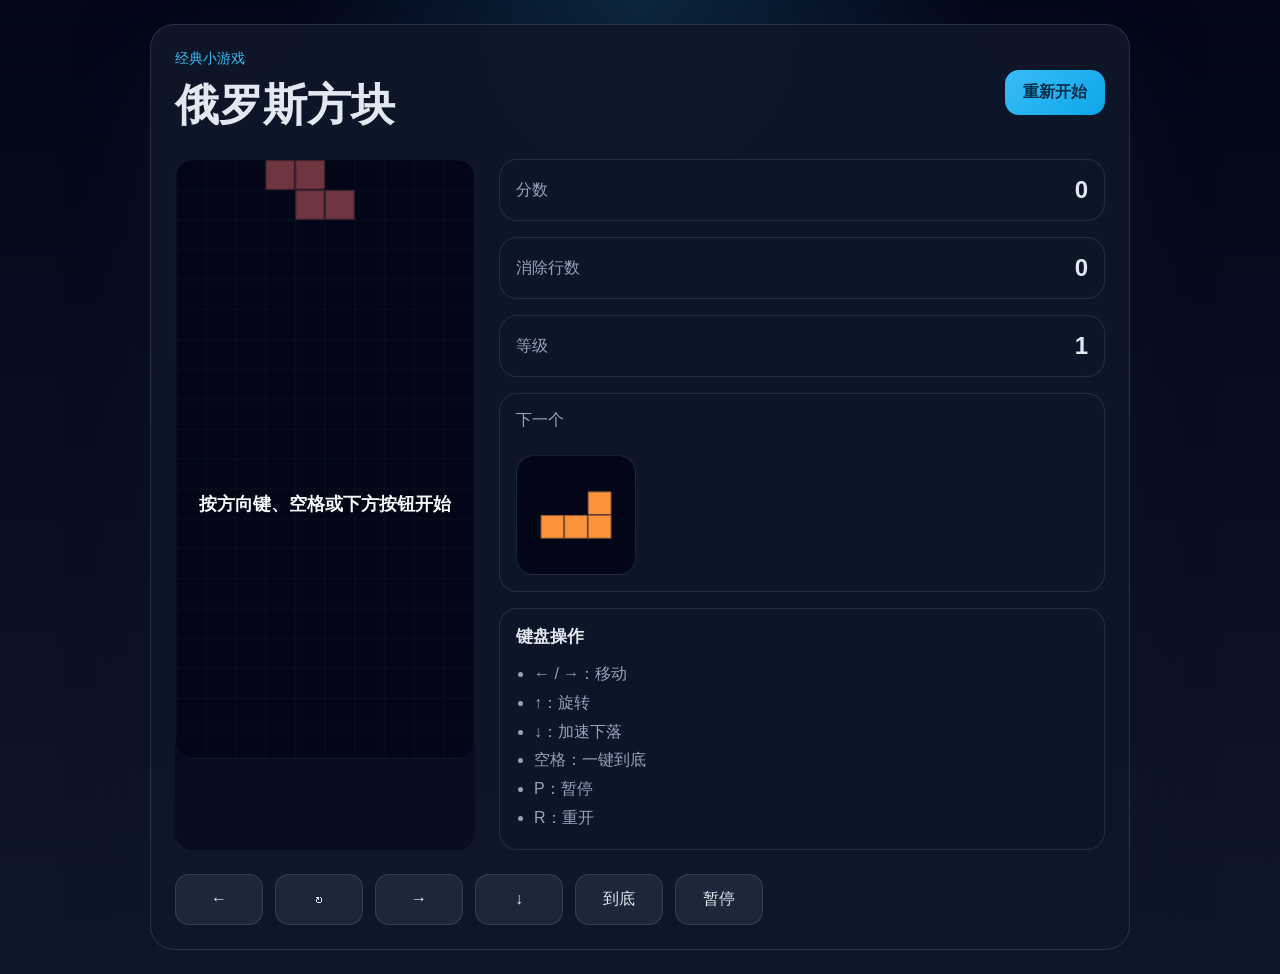
==== index.html @ fc6a62a5 "feat: add browser tetris game" ====
<!DOCTYPE html>
<html lang="zh-CN">
<head>
  <meta charset="UTF-8">
  <meta name="viewport" content="width=device-width, initial-scale=1.0">
  <title>俄罗斯方块</title>
  <link rel="stylesheet" href="./style.css">
</head>
<body>
  <main class="app">
    <section class="panel">
      <div class="header">
        <div>
          <p class="eyebrow">经典小游戏</p>
          <h1>俄罗斯方块</h1>
        </div>
        <button id="restartButton" class="primary-button" type="button">重新开始</button>
      </div>

      <div class="game-shell">
        <div class="board-wrap">
          <canvas id="game" width="300" height="600" aria-label="俄罗斯方块游戏画布"></canvas>
          <div id="overlay" class="overlay">按任意方向键开始</div>
        </div>

        <aside class="sidebar">
          <div class="stat-card">
            <span>分数</span>
            <strong id="score">0</strong>
          </div>
          <div class="stat-card">
            <span>消除行数</span>
            <strong id="lines">0</strong>
          </div>
          <div class="stat-card">
            <span>等级</span>
            <strong id="level">1</strong>
          </div>
          <div class="stat-card next-piece-card">
            <span>下一个</span>
            <canvas id="next" width="120" height="120" aria-label="下一个方块预览"></canvas>
          </div>

          <div class="info-card">
            <h2>键盘操作</h2>
            <ul>
              <li>← / →：移动</li>
              <li>↑：旋转</li>
              <li>↓：加速下落</li>
              <li>空格：一键到底</li>
              <li>P：暂停</li>
              <li>R：重开</li>
            </ul>
          </div>
        </aside>
      </div>

      <section class="touch-controls" aria-label="触屏控制">
        <button data-action="left" type="button">←</button>
        <button data-action="rotate" type="button">↻</button>
        <button data-action="right" type="button">→</button>
        <button data-action="down" type="button">↓</button>
        <button data-action="drop" type="button">到底</button>
        <button data-action="pause" type="button">暂停</button>
      </section>
    </section>
  </main>

  <script src="./script.js"></script>
</body>
</html>
---- style.css ----
:root {
  color-scheme: dark;
  --bg: #0b1020;
  --panel: rgba(15, 23, 42, 0.92);
  --panel-border: rgba(148, 163, 184, 0.2);
  --text: #e2e8f0;
  --muted: #94a3b8;
  --accent: #38bdf8;
  --accent-strong: #0ea5e9;
  --shadow: 0 24px 80px rgba(15, 23, 42, 0.45);
}

* {
  box-sizing: border-box;
}

body {
  margin: 0;
  min-height: 100vh;
  font-family: "Segoe UI", "PingFang SC", "Microsoft YaHei", sans-serif;
  background:
    radial-gradient(circle at top, rgba(56, 189, 248, 0.18), transparent 30%),
    linear-gradient(180deg, #020617 0%, #0f172a 100%);
  color: var(--text);
}

.app {
  min-height: 100vh;
  display: grid;
  place-items: center;
  padding: 24px;
}

.panel {
  width: min(100%, 980px);
  background: var(--panel);
  border: 1px solid var(--panel-border);
  border-radius: 24px;
  box-shadow: var(--shadow);
  padding: 24px;
  backdrop-filter: blur(16px);
}

.header,
.game-shell,
.touch-controls {
  display: flex;
}

.header {
  justify-content: space-between;
  align-items: center;
  gap: 16px;
  margin-bottom: 24px;
}

.eyebrow {
  margin: 0 0 8px;
  color: var(--accent);
  font-size: 0.9rem;
}

h1,
h2,
ul {
  margin: 0;
}

h1 {
  font-size: clamp(2rem, 4vw, 2.75rem);
}

.primary-button,
.touch-controls button {
  border: none;
  border-radius: 14px;
  font: inherit;
  cursor: pointer;
  transition: transform 0.15s ease, opacity 0.15s ease, background 0.15s ease;
}

.primary-button {
  background: linear-gradient(135deg, var(--accent), var(--accent-strong));
  color: #082f49;
  font-weight: 700;
  padding: 12px 18px;
}

.primary-button:hover,
.touch-controls button:hover {
  transform: translateY(-1px);
}

.primary-button:active,
.touch-controls button:active {
  transform: translateY(1px);
}

.game-shell {
  gap: 24px;
  align-items: stretch;
}

.board-wrap {
  position: relative;
  flex: 0 0 auto;
}

#game,
#next {
  display: block;
  background:
    linear-gradient(180deg, rgba(15, 23, 42, 0.95), rgba(2, 6, 23, 0.98));
  border: 1px solid rgba(148, 163, 184, 0.16);
  border-radius: 18px;
}

#game {
  width: min(75vw, 300px);
  height: min(150vw, 600px);
}

.overlay {
  position: absolute;
  inset: 0;
  display: grid;
  place-items: center;
  text-align: center;
  padding: 24px;
  font-size: 1.1rem;
  font-weight: 700;
  color: #f8fafc;
  background: rgba(2, 6, 23, 0.55);
  border-radius: 18px;
  opacity: 0;
  pointer-events: none;
  transition: opacity 0.2s ease;
}

.overlay.show {
  opacity: 1;
}

.sidebar {
  flex: 1;
  display: grid;
  gap: 16px;
  align-content: start;
}

.stat-card,
.info-card {
  background: rgba(15, 23, 42, 0.86);
  border: 1px solid rgba(148, 163, 184, 0.16);
  border-radius: 18px;
  padding: 16px;
}

.stat-card {
  display: flex;
  align-items: center;
  justify-content: space-between;
  gap: 12px;
}

.stat-card span,
.info-card {
  color: var(--muted);
}

.stat-card strong {
  font-size: 1.5rem;
  color: var(--text);
}

.next-piece-card {
  flex-direction: column;
  align-items: flex-start;
}

.next-piece-card strong {
  display: none;
}

#next {
  width: 120px;
  height: 120px;
  margin-top: 12px;
}

.info-card h2 {
  margin-bottom: 12px;
  color: var(--text);
  font-size: 1.05rem;
}

.info-card ul {
  padding-left: 18px;
  line-height: 1.8;
}

.touch-controls {
  margin-top: 24px;
  gap: 12px;
  flex-wrap: wrap;
}

.touch-controls button {
  min-width: 88px;
  padding: 14px 16px;
  background: rgba(30, 41, 59, 0.95);
  color: var(--text);
  border: 1px solid rgba(148, 163, 184, 0.2);
}

@media (max-width: 820px) {
  .panel {
    padding: 18px;
  }

  .game-shell {
    flex-direction: column;
    align-items: center;
  }

  .sidebar {
    width: 100%;
    grid-template-columns: repeat(2, minmax(0, 1fr));
  }

  .info-card {
    grid-column: 1 / -1;
  }
}

@media (max-width: 520px) {
  .app {
    padding: 12px;
  }

  .header {
    flex-direction: column;
    align-items: flex-start;
  }

  .sidebar {
    grid-template-columns: 1fr;
  }

  .touch-controls {
    display: grid;
    grid-template-columns: repeat(3, minmax(0, 1fr));
  }

  .touch-controls button {
    min-width: 0;
  }
}
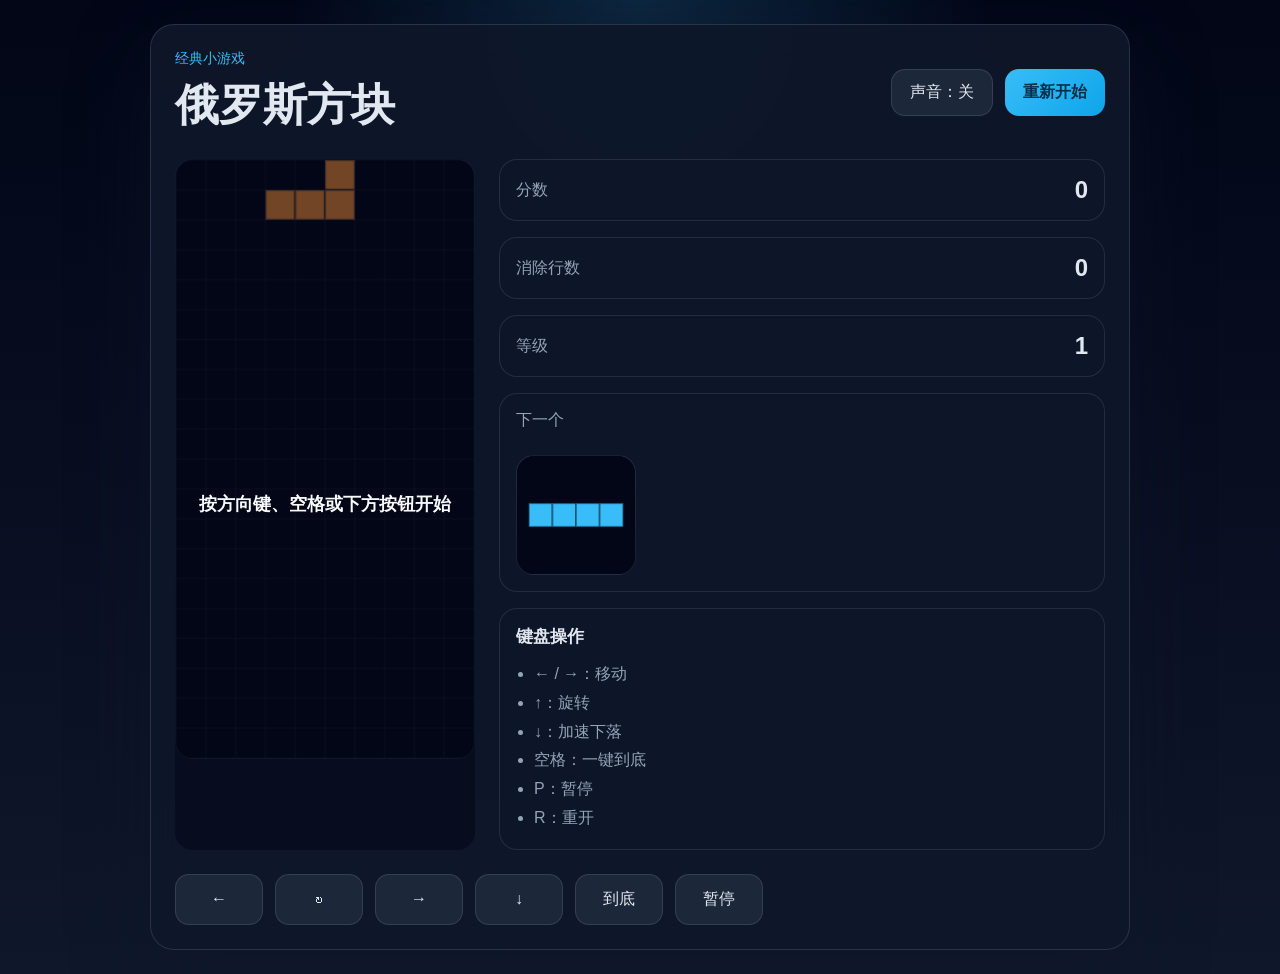
==== commit e20398e0: "Add synthesized game audio" ====
--- a/index.html
+++ b/index.html
@@ -14,7 +14,12 @@
           <p class="eyebrow">经典小游戏</p>
           <h1>俄罗斯方块</h1>
         </div>
-        <button id="restartButton" class="primary-button" type="button">重新开始</button>
+        <div class="header-actions">
+          <button id="audioToggleButton" class="secondary-button" type="button" aria-pressed="false">
+            声音：关
+          </button>
+          <button id="restartButton" class="primary-button" type="button">重新开始</button>
+        </div>
       </div>
 
       <div class="game-shell">
--- a/style.css
+++ b/style.css
@@ -54,6 +54,13 @@
   margin-bottom: 24px;
 }
 
+.header-actions {
+  display: flex;
+  flex-wrap: wrap;
+  justify-content: flex-end;
+  gap: 12px;
+}
+
 .eyebrow {
   margin: 0 0 8px;
   color: var(--accent);
@@ -71,6 +78,7 @@
 }
 
 .primary-button,
+.secondary-button,
 .touch-controls button {
   border: none;
   border-radius: 14px;
@@ -86,12 +94,21 @@
   padding: 12px 18px;
 }
 
+.secondary-button {
+  background: rgba(30, 41, 59, 0.95);
+  color: var(--text);
+  border: 1px solid rgba(148, 163, 184, 0.2);
+  padding: 12px 18px;
+}
+
 .primary-button:hover,
+.secondary-button:hover,
 .touch-controls button:hover {
   transform: translateY(-1px);
 }
 
 .primary-button:active,
+.secondary-button:active,
 .touch-controls button:active {
   transform: translateY(1px);
 }
@@ -126,6 +143,7 @@
   display: grid;
   place-items: center;
   text-align: center;
+  white-space: pre-line;
   padding: 24px;
   font-size: 1.1rem;
   font-weight: 700;
@@ -243,6 +261,15 @@
     align-items: flex-start;
   }
 
+  .header-actions {
+    width: 100%;
+    justify-content: stretch;
+  }
+
+  .header-actions button {
+    flex: 1 1 0;
+  }
+
   .sidebar {
     grid-template-columns: 1fr;
   }
